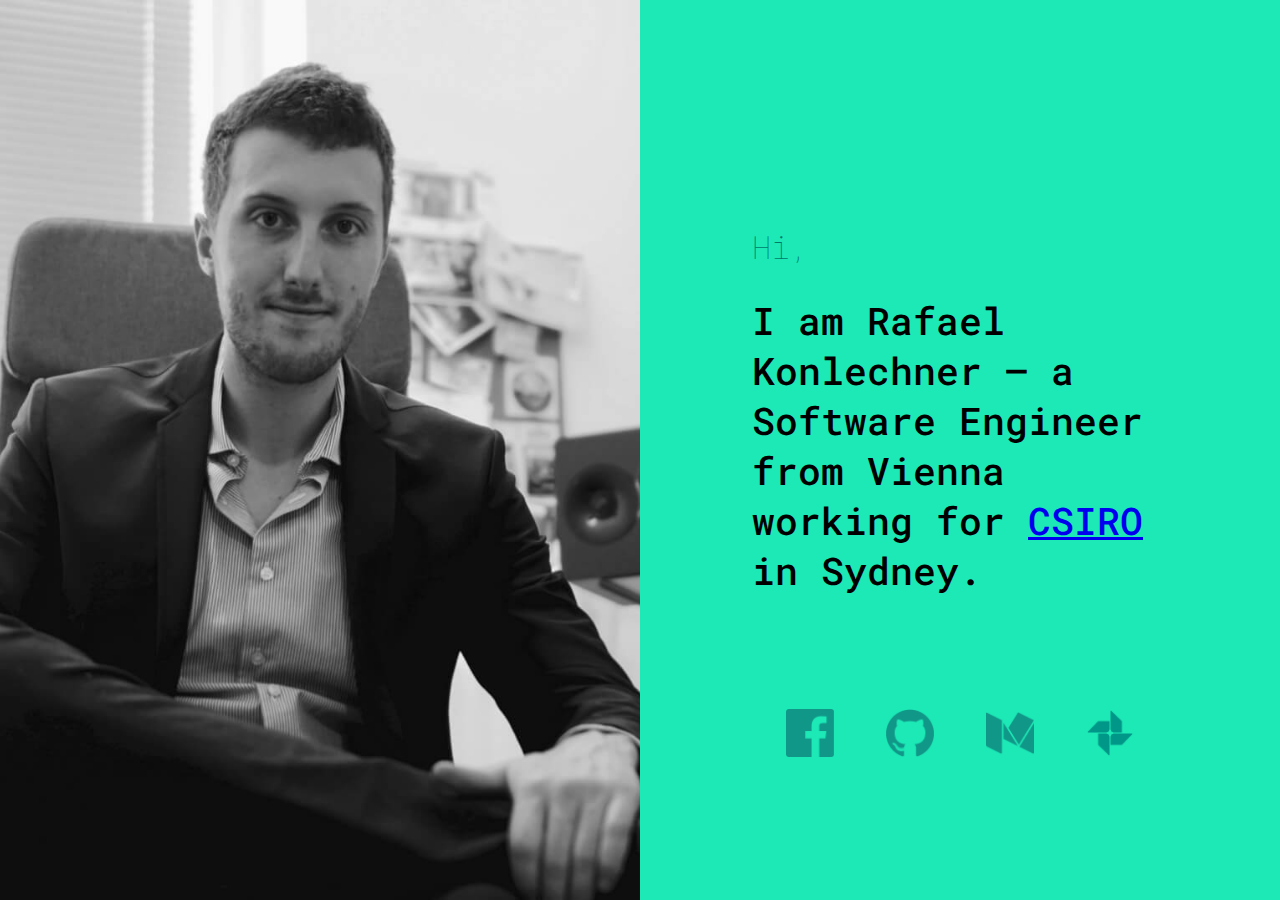
==== index.html @ 1bd41654 "Beautify files" ====
<html lang="en">

<head>
    <meta charset="utf-8">
    <title>Rafael Konlechner</title>
    <meta name="description" content="Software Engineer, TU Wien, Living in Vienna, Austria">
    <meta name="viewport" content="width=device-width, initial-scale=1">
    <link href="https://fonts.googleapis.com/css?family=Roboto+Mono:300" rel="stylesheet">
    <link rel="icon" type="image/png" href="favicon.png">
    <link rel="stylesheet" href="styles.css">
</head>

<body>
    <div class="row">
        <div class="left"></div>
        <div class="right">
            <div class="inner">
                <h2 class="teal">Hi,</h2>
                <h1>I am Rafael Konlechner &mdash; a Software Engineer from Vienna working for <a href="https://data61.csiro.au/">CSIRO</a> in Sydney.</h1>
                <div class="links">
                    <a class="link facebook" href="https://www.facebook.com/rafael.konlechner" target="_blank"></a>
                    <a class="link github" href="https://github.com/rafaelkonlechner" target="_blank"></a>
                    <a class="link medium" href="https://medium.com/@rafaelk" target="_blank"></a>
                    <a class="link photos" href="https://goo.gl/photos/D7cvk11popMy7bKD6" target="_blank"></a>
                </div>
            </div>
        </div>
    </div>
</body>

</html>
---- styles.css ----
:root {
    --icon-size: 32px;
}

* {
    box-sizing: border-box;
}

body {
    margin: 0px;
    overflow: hidden;
}

h1 {
    font-family: 'Roboto Mono', monospace;
    font-weight: 500;
    font-size: 1.4em;
}

h2 {
    font-family: 'Roboto Mono', monospace;
    font-weight: lighter;
    font-size: 1.0em;
}

.left {
    background: url('assets/profile.jpg');
    background-size: 100% auto;
    background-repeat: no-repeat;
    background-position: center top;
    background-color: #263238;
    width: 100%;
    height: 36%;
    float: left;
}

.right {
    width: 100%;
    height: 64%;
    background-color: #1DE9B6;
    float: left;
}

.inner {
    margin: 10vh auto;
    width: 65%;
}

.links {
    margin-top: 5vh;
    width: 100%;
    text-align: center;
}

.link {
    display: inline-block;
    width: var(--icon-size);
    height: var(--icon-size);
    margin: calc(var(--icon-size) / 2);
}

@media only screen and (min-width: 440px) {
    .left {
        height: 46%;
        background-position: center top;
    }
}

@media only screen and (min-width: 550px) {
     :root {
        --icon-size: 28px;
    }
    .left {
        width: 50%;
        height: 100%;
        background-size: auto 100%;
        background-position: center;
    }
    .right {
        width: 50%;
        height: 100%;
    }
    .inner {
        margin: 12vh auto;
    }
    .links {
        margin-top: 10vh;
    }
}

@media only screen and (min-width: 768px) {
     :root {
        --icon-size: 48px;
    }
    h1 {
        font-size: 2.0em;
    }
    h2 {
        font-size: 1.8em;
    }
    .inner {
        margin: 25vh auto;
    }
    .links {
        margin-top: 10vh;
    }
}

@media only screen and (min-width: 1200px) {
    h1 {
        font-size: 2.4em;
    }
    h2 {
        font-size: 2.0em;
    }
}

.teal {
    color: #00796B;
}

.medium {
    background-image: url('assets/medium.png');
    background-size: var(--icon-size) var(--icon-size);
}

.medium:hover, .facebook:hover, .github:hover, .photos:hover {
    filter: brightness(70%);
}

.facebook {
    background-image: url('assets/facebook.png');
    background-size: var(--icon-size) var(--icon-size);
}

.github {
    background-image: url('assets/github.png');
    background-size: var(--icon-size) var(--icon-size);
}

.photos {
    background-image: url('assets/google-photos.png');
    background-size: var(--icon-size) var(--icon-size);
}
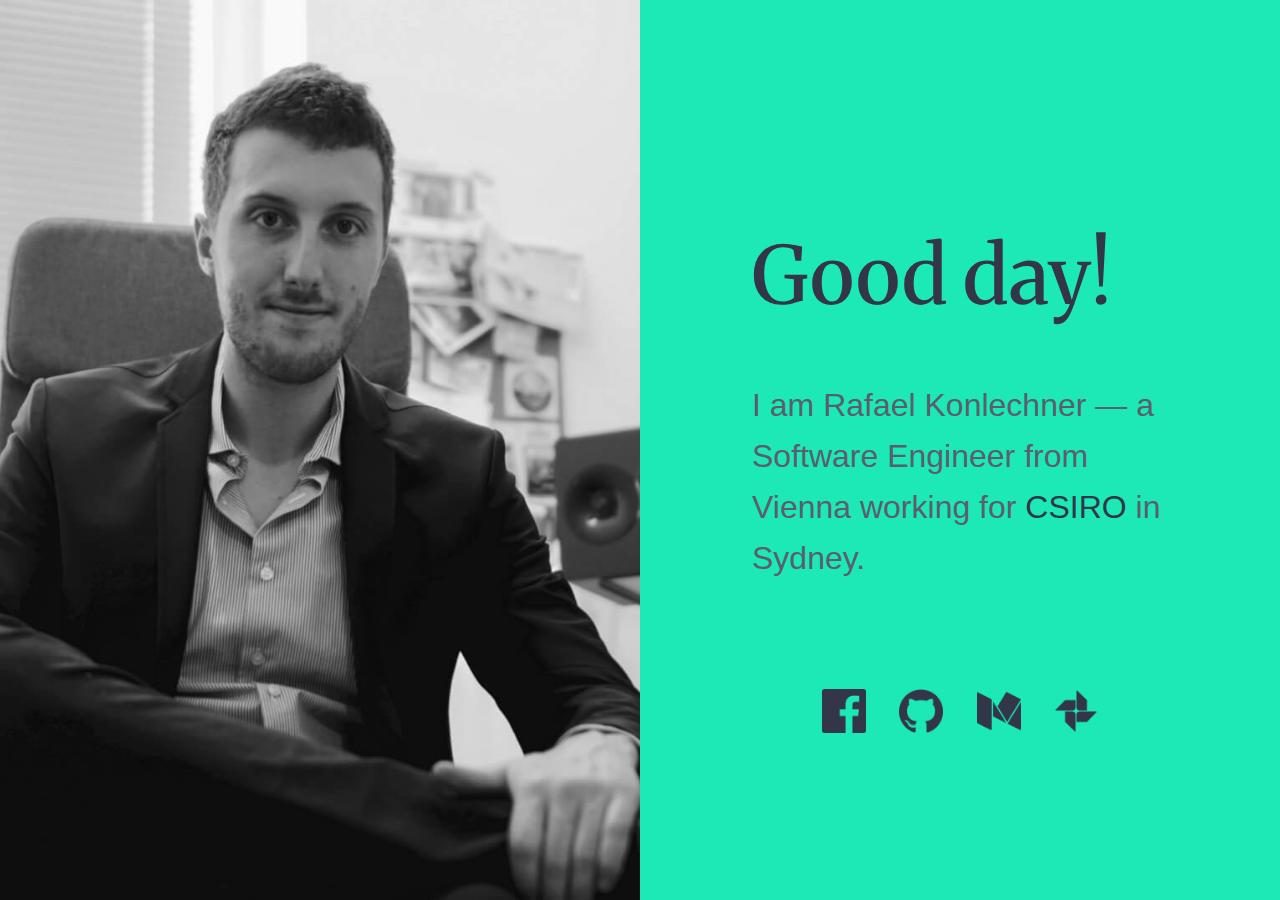
==== commit 1a548bba: "Change color scheme and layout" ====
--- a/index.html
+++ b/index.html
@@ -6,6 +6,8 @@
     <meta name="description" content="Software Engineer, TU Wien, Living in Vienna, Austria">
     <meta name="viewport" content="width=device-width, initial-scale=1">
     <link href="https://fonts.googleapis.com/css?family=Roboto+Mono:300" rel="stylesheet">
+    <link href="https://fonts.googleapis.com/css?family=Merriweather" rel="stylesheet">
+    <link href="https://fonts.googleapis.com/css?family=Montserrat" rel="stylesheet">
     <link rel="icon" type="image/png" href="favicon.png">
     <link rel="stylesheet" href="styles.css">
 </head>
@@ -15,8 +17,8 @@
         <div class="left"></div>
         <div class="right">
             <div class="inner">
-                <h2 class="teal">Hi,</h2>
-                <h1>I am Rafael Konlechner &mdash; a Software Engineer from Vienna working for <a href="https://data61.csiro.au/">CSIRO</a> in Sydney.</h1>
+                <h1 class="smooth">Good day!</h1>
+                <h2 class="grey">I am Rafael Konlechner &mdash; a Software Engineer from Vienna working for <a href="https://data61.csiro.au/" target="_blank">CSIRO</a> in Sydney.</h2>
                 <div class="links">
                     <a class="link facebook" href="https://www.facebook.com/rafael.konlechner" target="_blank"></a>
                     <a class="link github" href="https://github.com/rafaelkonlechner" target="_blank"></a>
--- a/styles.css
+++ b/styles.css
@@ -12,15 +12,21 @@
 }
 
 h1 {
-    font-family: 'Roboto Mono', monospace;
+    font-family: 'Merriweather', serif;
     font-weight: 500;
-    font-size: 1.4em;
+    font-size: 2.6em;
 }
 
 h2 {
-    font-family: 'Roboto Mono', monospace;
+    font-family: 'Monserrat', sans-serif;
     font-weight: lighter;
-    font-size: 1.0em;
+    font-size: 1.4em;
+    line-height: 1.6em;
+}
+
+a {
+    color: #323648;
+    text-decoration: none;
 }
 
 .left {
@@ -28,7 +34,7 @@
     background-size: 100% auto;
     background-repeat: no-repeat;
     background-position: center top;
-    background-color: #263238;
+    background-color: #323648;
     width: 100%;
     height: 36%;
     float: left;
@@ -42,7 +48,7 @@
 }
 
 .inner {
-    margin: 10vh auto;
+    margin: 8vh auto;
     width: 65%;
 }
 
@@ -56,7 +62,13 @@
     display: inline-block;
     width: var(--icon-size);
     height: var(--icon-size);
-    margin: calc(var(--icon-size) / 2);
+    margin: calc(var(--icon-size) / 3);
+}
+
+@media only screen and (min-width: 380px) {
+    h1 {
+        font-size: 3.0em;
+    }
 }
 
 @media only screen and (min-width: 440px) {
@@ -70,6 +82,13 @@
      :root {
         --icon-size: 28px;
     }
+    h1 {
+        font-size: 2.4em;
+    }
+    h2 {
+        font-size: 1.6em;
+        line-height: 1.4em;
+    }
     .left {
         width: 50%;
         height: 100%;
@@ -81,7 +100,7 @@
         height: 100%;
     }
     .inner {
-        margin: 12vh auto;
+        margin: 25vh auto;
     }
     .links {
         margin-top: 10vh;
@@ -90,33 +109,52 @@
 
 @media only screen and (min-width: 768px) {
      :root {
-        --icon-size: 48px;
+        --icon-size: 32px;
     }
     h1 {
-        font-size: 2.0em;
+        font-size: 3.0em;
     }
     h2 {
         font-size: 1.8em;
-    }
-    .inner {
-        margin: 25vh auto;
-    }
-    .links {
-        margin-top: 10vh;
+        line-height: 1.5em;
     }
 }
 
-@media only screen and (min-width: 1200px) {
+@media only screen and (min-width: 980px) {
+     :root {
+        --icon-size: 44px;
+    }
     h1 {
-        font-size: 2.4em;
+        font-size: 4.0em;
+    }
+}
+
+@media only screen and (min-width: 1180px) {
+    h1 {
+        font-size: 4.4em;
+    }
+}
+
+@media only screen and (min-width: 1240px) {
+    h1 {
+        font-size: 5.0em;
     }
     h2 {
         font-size: 2.0em;
+        line-height: 1.6em;
     }
 }
 
 .teal {
     color: #00796B;
+}
+
+.smooth {
+    color: #323648;
+}
+
+.grey {
+    color: #5b5e6d;
 }
 
 .medium {
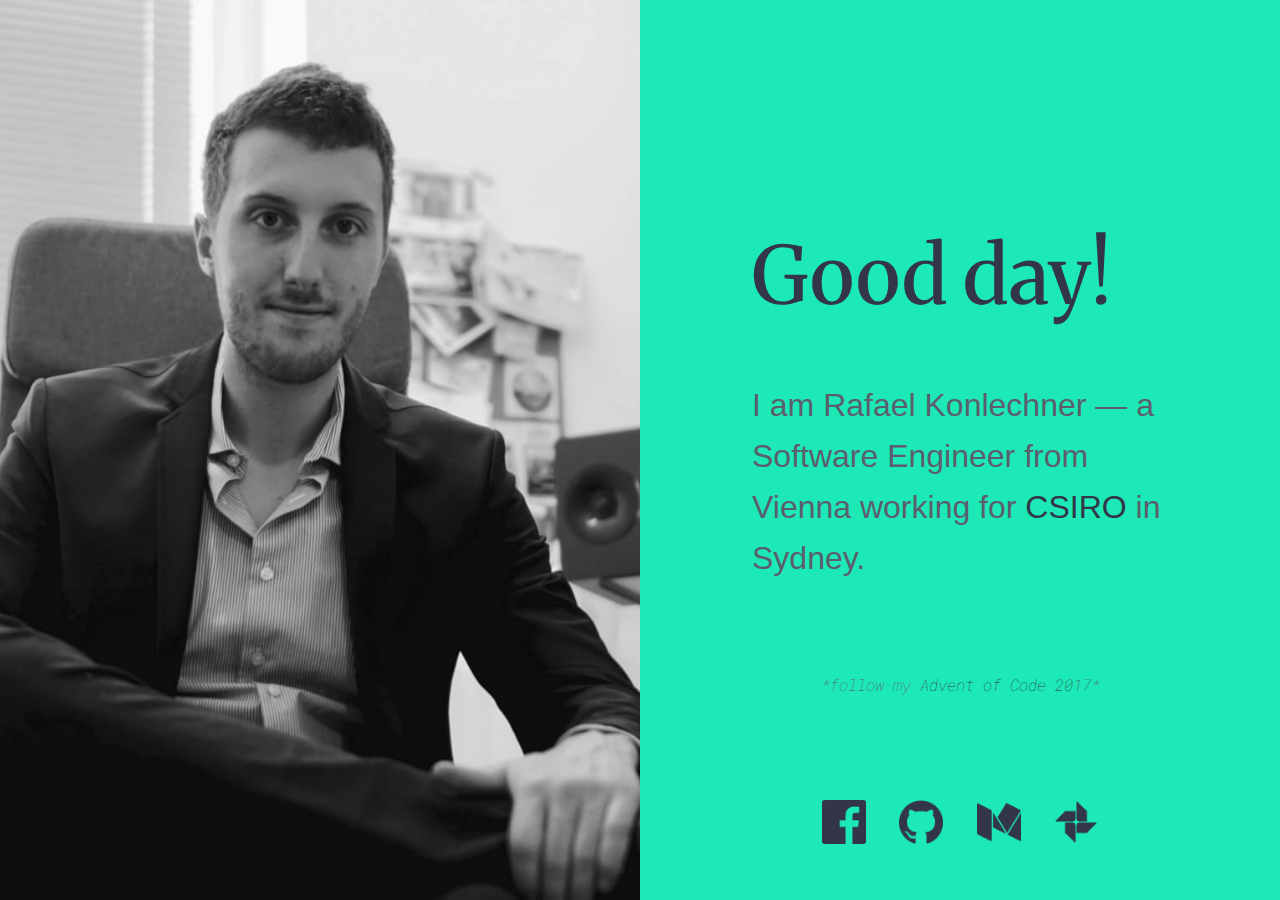
==== commit b92a199f: "Follow Advent of Code" ====
--- a/index.html
+++ b/index.html
@@ -18,7 +18,12 @@
         <div class="right">
             <div class="inner">
                 <h1 class="smooth">Good day!</h1>
-                <h2 class="grey">I am Rafael Konlechner &mdash; a Software Engineer from Vienna working for <a href="https://data61.csiro.au/" target="_blank">CSIRO</a> in Sydney.</h2>
+                <h2 class="grey">I am Rafael Konlechner &mdash; a Software Engineer from Vienna working for
+                    <a href="https://data61.csiro.au/" target="_blank">CSIRO</a> in Sydney.</h2>
+                <h3 class="info grey">
+                    <i>*follow my
+                        <a href="https://github.com/rafaelkonlechner/advent-of-code-2017/blob/master/Advent%20of%20Code%202017.ipynb" target="_blank">Advent of Code 2017</a>*</i>
+                </h3>
                 <div class="links">
                     <a class="link facebook" href="https://www.facebook.com/rafael.konlechner" target="_blank"></a>
                     <a class="link github" href="https://github.com/rafaelkonlechner" target="_blank"></a>
@@ -30,4 +35,4 @@
     </div>
 </body>
 
-</html>
+</html>--- a/styles.css
+++ b/styles.css
@@ -22,6 +22,12 @@
     font-weight: lighter;
     font-size: 1.4em;
     line-height: 1.6em;
+}
+
+h3 {
+    font-family: 'Roboto Mono', monospace;
+    font-weight: lighter;
+    font-size: 1.0em;
 }
 
 a {
@@ -55,6 +61,11 @@
 .links {
     margin-top: 5vh;
     width: 100%;
+    text-align: center;
+}
+
+.info {
+    margin-top: 10vh;
     text-align: center;
 }
 
@@ -162,7 +173,10 @@
     background-size: var(--icon-size) var(--icon-size);
 }
 
-.medium:hover, .facebook:hover, .github:hover, .photos:hover {
+.medium:hover,
+.facebook:hover,
+.github:hover,
+.photos:hover {
     filter: brightness(70%);
 }
 
@@ -179,4 +193,4 @@
 .photos {
     background-image: url('assets/google-photos.png');
     background-size: var(--icon-size) var(--icon-size);
-}
+}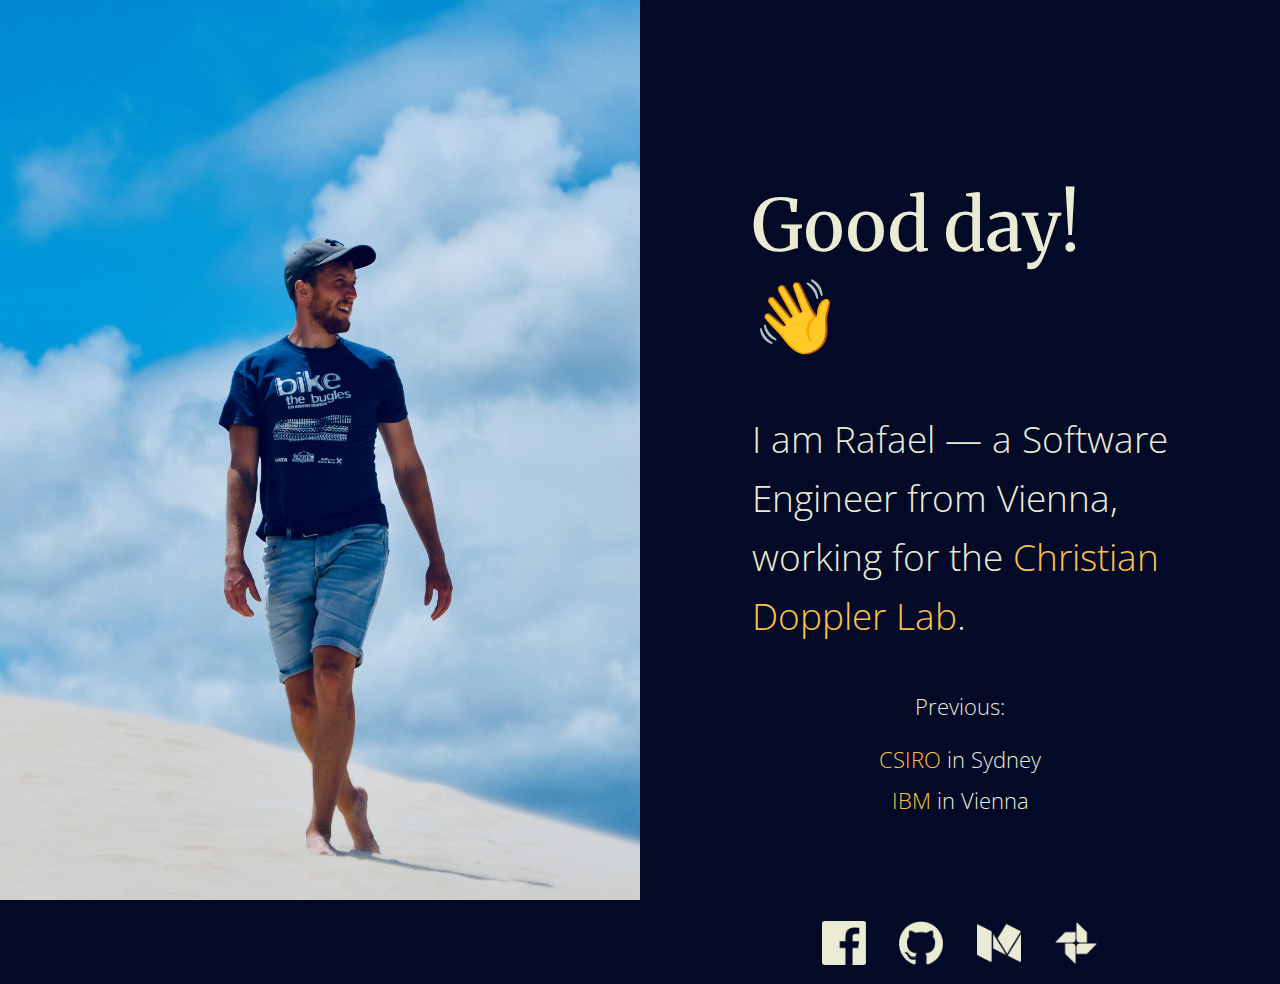
==== commit adde4d2b: "Update picture and styles" ====
--- a/index.html
+++ b/index.html
@@ -2,12 +2,13 @@
 
 <head>
     <meta charset="utf-8">
-    <title>Rafael Konlechner</title>
+    <title>Rafael Konlechner - Hello</title>
     <meta name="description" content="Software Engineer, TU Wien, Living in Vienna, Austria">
     <meta name="viewport" content="width=device-width, initial-scale=1">
     <link href="https://fonts.googleapis.com/css?family=Roboto+Mono:300" rel="stylesheet">
     <link href="https://fonts.googleapis.com/css?family=Merriweather" rel="stylesheet">
     <link href="https://fonts.googleapis.com/css?family=Montserrat" rel="stylesheet">
+    <link href="https://fonts.googleapis.com/css?family=Open+Sans:300" rel="stylesheet">
     <link rel="icon" type="image/png" href="favicon.png">
     <link rel="stylesheet" href="styles.css">
 </head>
@@ -17,13 +18,20 @@
         <div class="left"></div>
         <div class="right">
             <div class="inner">
-                <h1 class="smooth">Good day!</h1>
-                <h2 class="grey">I am Rafael Konlechner &mdash; a Software Engineer from Vienna working for
-                    <a href="https://data61.csiro.au/" target="_blank">CSIRO</a> in Sydney.</h2>
-                <h3 class="info grey">
-                    <i>*follow my
-                        <a href="https://github.com/rafaelkonlechner/advent-of-code-2017/blob/master/Advent%20of%20Code%202017.ipynb" target="_blank">Advent of Code 2017</a>*</i>
-                </h3>
+                <h1>Good day! 👋</h1>
+                <h2>I am Rafael &mdash; a Software Engineer from Vienna, working for
+                    the <a href="https://cdl-mint.big.tuwien.ac.at/" target="_blank">Christian Doppler Lab</a>.</h2>
+
+                <div class="info">Previous:
+                    <ul>
+                        <li><a href="https://data61.csiro.au/" target="_blank">CSIRO</a> in Sydney</li>
+                        <li><a href="https://www.ibm.com/at-de/" target="_blank">IBM</a> in Vienna</li>
+                    </ul>
+                </div>
+                <!--<h3 class="info grey">
+                    <i>*Have a look at my
+                        <a href="portfolio.html">Portfolio</a>*</i>
+                </h3>-->
                 <div class="links">
                     <a class="link facebook" href="https://www.facebook.com/rafael.konlechner" target="_blank"></a>
                     <a class="link github" href="https://github.com/rafaelkonlechner" target="_blank"></a>
@@ -35,4 +43,4 @@
     </div>
 </body>
 
-</html>+</html>
--- a/styles.css
+++ b/styles.css
@@ -7,18 +7,21 @@
 }
 
 body {
+    color: #EBEBD3;
+    /*background-color: #EBF2FA;*/
+    background-color: #030A27;
+    font-family: 'Open Sans', sans-serif;
+    font-weight: lighter;
     margin: 0px;
-    overflow: hidden;
 }
 
 h1 {
     font-family: 'Merriweather', serif;
     font-weight: 500;
-    font-size: 2.6em;
+    font-size: 2.3em;
 }
 
 h2 {
-    font-family: 'Monserrat', sans-serif;
     font-weight: lighter;
     font-size: 1.4em;
     line-height: 1.6em;
@@ -31,8 +34,16 @@
 }
 
 a {
-    color: #323648;
+    color: #FFC145;
     text-decoration: none;
+}
+
+ul {
+    list-style-type: none;
+}
+
+li {
+    margin: 10px auto;
 }
 
 .left {
@@ -40,7 +51,6 @@
     background-size: 100% auto;
     background-repeat: no-repeat;
     background-position: center top;
-    background-color: #323648;
     width: 100%;
     height: 36%;
     float: left;
@@ -49,12 +59,11 @@
 .right {
     width: 100%;
     height: 64%;
-    background-color: #1DE9B6;
     float: left;
 }
 
 .inner {
-    margin: 8vh auto;
+    margin: 10% auto;
     width: 65%;
 }
 
@@ -65,8 +74,8 @@
 }
 
 .info {
-    margin-top: 10vh;
-    text-align: center;
+    margin-top: 5vh;
+    font-size: 1.2em;
 }
 
 .link {
@@ -78,7 +87,10 @@
 
 @media only screen and (min-width: 380px) {
     h1 {
-        font-size: 3.0em;
+        font-size: 2.6em;
+    }
+    h2 {
+        font-size: 1.5em;
     }
 }
 
@@ -90,8 +102,8 @@
 }
 
 @media only screen and (min-width: 550px) {
-     :root {
-        --icon-size: 28px;
+    body {
+        overflow: hidden;
     }
     h1 {
         font-size: 2.4em;
@@ -99,6 +111,25 @@
     h2 {
         font-size: 1.6em;
         line-height: 1.4em;
+    }
+    ul {
+        list-style-type: none;
+        padding-left: 0;
+    }
+    .inner {
+        margin: 10vh auto;
+    }
+    .links {
+        margin-top: 5vh;
+    }
+    .link {
+        margin: 5px;
+    }
+    .info {
+        text-align: center;
+    }
+    :root {
+        --icon-size: 28px;
     }
     .left {
         width: 50%;
@@ -110,87 +141,115 @@
         width: 50%;
         height: 100%;
     }
-    .inner {
-        margin: 25vh auto;
+}
+
+@media only screen and (min-width: 768px) {
+    :root {
+        --icon-size: 32px;
+    }
+    h1 {
+        font-size: 2.4em;
+    }
+    h2 {
+        font-size: 1.8em;
+        line-height: 1.5em;
+    }
+    .inner {
+        margin: 15vh auto;
     }
     .links {
         margin-top: 10vh;
     }
-}
-
-@media only screen and (min-width: 768px) {
-     :root {
-        --icon-size: 32px;
-    }
-    h1 {
-        font-size: 3.0em;
-    }
-    h2 {
-        font-size: 1.8em;
-        line-height: 1.5em;
+    .link {
+        margin: calc(var(--icon-size) / 3);
     }
 }
 
 @media only screen and (min-width: 980px) {
-     :root {
+    :root {
         --icon-size: 44px;
     }
     h1 {
-        font-size: 4.0em;
+        font-size: 3.3em;
+    }
+    div.info {
+        margin-top: 10vh;
+        font-size: 1.4em;
     }
 }
 
 @media only screen and (min-width: 1180px) {
     h1 {
-        font-size: 4.4em;
+        font-size: 3.9em;
+    }
+    h2 {
+        font-size: 2.2em;
+    }
+    .inner {
+        margin: 20vh auto;
+    }
+    div.info {
+        font-size: 1.4em;
     }
 }
 
 @media only screen and (min-width: 1240px) {
     h1 {
-        font-size: 5.0em;
-    }
-    h2 {
-        font-size: 2.0em;
+        font-size: 4.5em;
+    }
+    h2 {
+        font-size: 2.3em;
         line-height: 1.6em;
     }
-}
-
-.teal {
-    color: #00796B;
-}
-
-.smooth {
-    color: #323648;
-}
-
-.grey {
-    color: #5b5e6d;
+    .inner {
+        margin: 15vh auto;
+    }
+    div.info {
+        margin-top: 5vh;
+        font-size: 1.4em;
+    }
+}
+
+@media only screen and (min-width: 1240px) {
+    h1 {
+        font-size: 4.5em;
+    }
+    h2 {
+        font-size: 2.3em;
+        line-height: 1.6em;
+    }
+    .inner {
+        margin: 20vh auto;
+    }
+    div.info {
+        margin-top: 5vh;
+        font-size: 1.4em;
+    }
 }
 
 .medium {
-    background-image: url('assets/medium.png');
-    background-size: var(--icon-size) var(--icon-size);
-}
-
-.medium:hover,
-.facebook:hover,
-.github:hover,
-.photos:hover {
+    background-image: url('assets/medium-1.png');
+    background-size: var(--icon-size) var(--icon-size);
+}
+
+.medium:hover, .facebook:hover, .github:hover, .photos:hover {
     filter: brightness(70%);
 }
 
 .facebook {
-    background-image: url('assets/facebook.png');
-    background-size: var(--icon-size) var(--icon-size);
+    background-image: url('assets/facebook-1.png');
+    background-size: var(--icon-size) var(--icon-size);
+    background-repeat: no-repeat;
 }
 
 .github {
-    background-image: url('assets/github.png');
-    background-size: var(--icon-size) var(--icon-size);
+    background-image: url('assets/github-1.png');
+    background-size: var(--icon-size) var(--icon-size);
+    background-repeat: no-repeat;
 }
 
 .photos {
-    background-image: url('assets/google-photos.png');
-    background-size: var(--icon-size) var(--icon-size);
+    background-image: url('assets/google-photos-1.png');
+    background-size: var(--icon-size) var(--icon-size);
+    background-repeat: no-repeat;
 }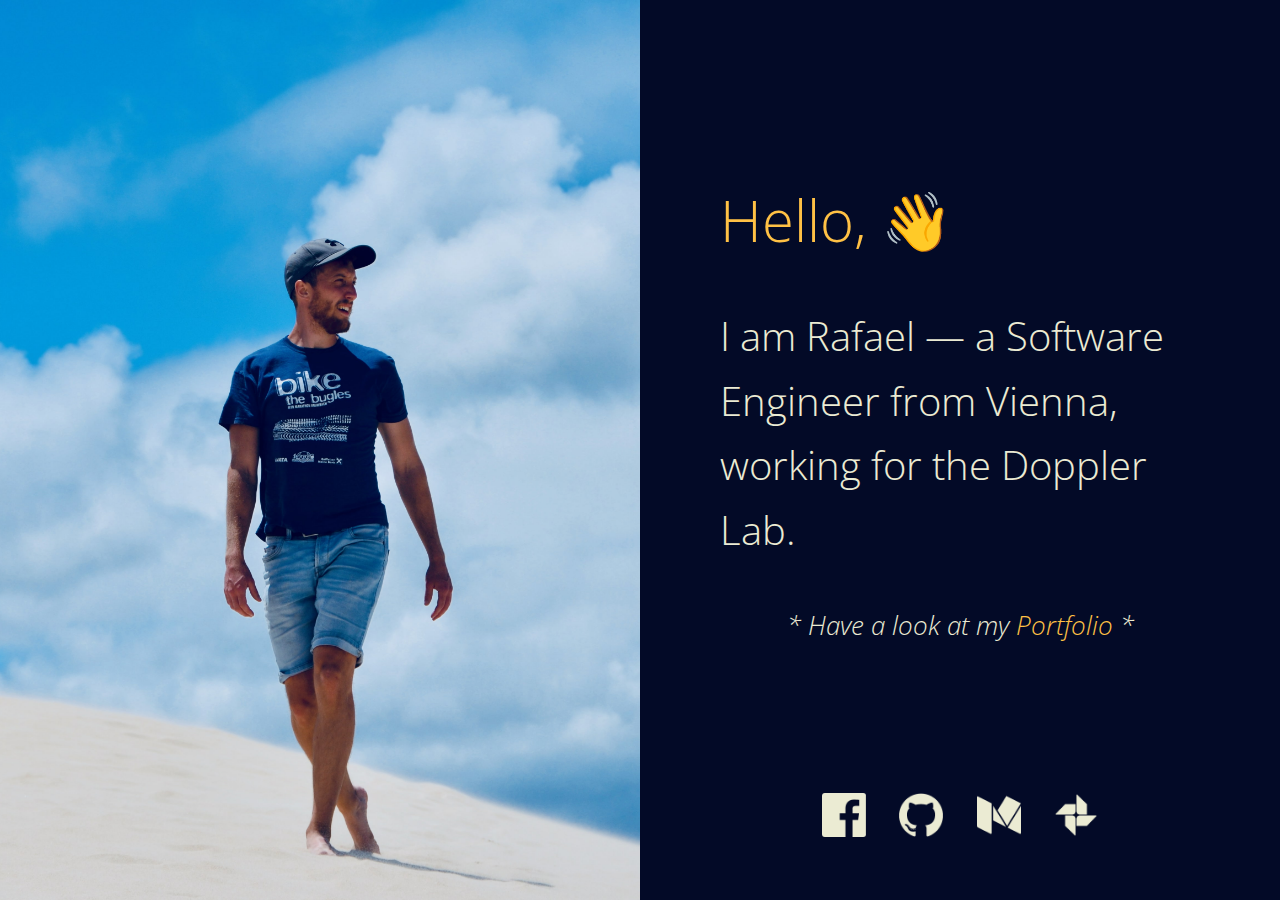
==== commit fb5bec66: "Simplify landing page" ====
--- a/index.html
+++ b/index.html
@@ -6,7 +6,7 @@
     <meta name="description" content="Software Engineer, TU Wien, Living in Vienna, Austria">
     <meta name="viewport" content="width=device-width, initial-scale=1">
     <link href="https://fonts.googleapis.com/css?family=Roboto+Mono:300" rel="stylesheet">
-    <link href="https://fonts.googleapis.com/css?family=Merriweather" rel="stylesheet">
+    <link href="https://fonts.googleapis.com/css?family=Merriweather:300" rel="stylesheet">
     <link href="https://fonts.googleapis.com/css?family=Montserrat" rel="stylesheet">
     <link href="https://fonts.googleapis.com/css?family=Open+Sans:300" rel="stylesheet">
     <link rel="icon" type="image/png" href="favicon.png">
@@ -18,20 +18,13 @@
         <div class="left"></div>
         <div class="right">
             <div class="inner">
-                <h1>Good day! 👋</h1>
+                <h1>Hello, 👋</h1>
                 <h2>I am Rafael &mdash; a Software Engineer from Vienna, working for
-                    the <a href="https://cdl-mint.big.tuwien.ac.at/" target="_blank">Christian Doppler Lab</a>.</h2>
-
-                <div class="info">Previous:
-                    <ul>
-                        <li><a href="https://data61.csiro.au/" target="_blank">CSIRO</a> in Sydney</li>
-                        <li><a href="https://www.ibm.com/at-de/" target="_blank">IBM</a> in Vienna</li>
-                    </ul>
+                    the Doppler Lab.</h2>
+                <div class="info">
+                    <i>* Have a look at my
+                        <a href="portfolio.html">Portfolio</a> *</i>
                 </div>
-                <!--<h3 class="info grey">
-                    <i>*Have a look at my
-                        <a href="portfolio.html">Portfolio</a>*</i>
-                </h3>-->
                 <div class="links">
                     <a class="link facebook" href="https://www.facebook.com/rafael.konlechner" target="_blank"></a>
                     <a class="link github" href="https://github.com/rafaelkonlechner" target="_blank"></a>
--- a/styles.css
+++ b/styles.css
@@ -2,29 +2,27 @@
     --icon-size: 32px;
 }
 
-* {
-    box-sizing: border-box;
-}
-
 body {
     color: #EBEBD3;
-    /*background-color: #EBF2FA;*/
     background-color: #030A27;
     font-family: 'Open Sans', sans-serif;
     font-weight: lighter;
+    font-size: 0.9em;
     margin: 0px;
 }
 
 h1 {
-    font-family: 'Merriweather', serif;
-    font-weight: 500;
-    font-size: 2.3em;
+    color: #FFC145;
+    font-weight: lighter;
+    margin: 10px auto;
+    font-size: 1.4em;
 }
 
 h2 {
-    font-weight: lighter;
-    font-size: 1.4em;
-    line-height: 1.6em;
+    margin: 10px auto;
+    font-weight: lighter;
+    font-size: 1.8em;
+    line-height: 1.8em;
 }
 
 h3 {
@@ -38,19 +36,11 @@
     text-decoration: none;
 }
 
-ul {
-    list-style-type: none;
-}
-
-li {
-    margin: 10px auto;
-}
-
 .left {
     background: url('assets/profile.jpg');
-    background-size: 100% auto;
-    background-repeat: no-repeat;
-    background-position: center top;
+    background-size: 120% auto;
+    background-repeat: no-repeat;
+    background-position: 50% 90%;
     width: 100%;
     height: 36%;
     float: left;
@@ -64,7 +54,7 @@
 
 .inner {
     margin: 10% auto;
-    width: 65%;
+    width: 75%;
 }
 
 .links {
@@ -74,7 +64,7 @@
 }
 
 .info {
-    margin-top: 5vh;
+    margin-top: 4vh;
     font-size: 1.2em;
 }
 
@@ -87,10 +77,10 @@
 
 @media only screen and (min-width: 380px) {
     h1 {
-        font-size: 2.6em;
-    }
-    h2 {
-        font-size: 1.5em;
+        font-size: 1.8em;
+    }
+    h2 {
+        font-size: 2.2em;
     }
 }
 
@@ -106,27 +96,24 @@
         overflow: hidden;
     }
     h1 {
-        font-size: 2.4em;
-    }
-    h2 {
-        font-size: 1.6em;
-        line-height: 1.4em;
-    }
-    ul {
-        list-style-type: none;
-        padding-left: 0;
+        font-size: 1.4em;
+    }
+    h2 {
+        font-size: 1.8em;
+        line-height: 1.2em;
     }
     .inner {
         margin: 10vh auto;
+    }
+    .info {
+        margin: 10vh auto;
+        text-align: center;
     }
     .links {
         margin-top: 5vh;
     }
     .link {
         margin: 5px;
-    }
-    .info {
-        text-align: center;
     }
     :root {
         --icon-size: 28px;
@@ -147,18 +134,15 @@
     :root {
         --icon-size: 32px;
     }
-    h1 {
-        font-size: 2.4em;
-    }
-    h2 {
-        font-size: 1.8em;
-        line-height: 1.5em;
-    }
-    .inner {
-        margin: 15vh auto;
-    }
-    .links {
-        margin-top: 10vh;
+    .inner {
+        margin: 30vh auto;
+    }
+    .info {
+        margin: 7vh auto;
+        text-align: center;
+    }
+    .links {
+        margin-top: 7vh;
     }
     .link {
         margin: calc(var(--icon-size) / 3);
@@ -170,60 +154,75 @@
         --icon-size: 44px;
     }
     h1 {
-        font-size: 3.3em;
-    }
-    div.info {
+        font-size: 2.5em;
+    }
+    h2 {
+        margin: 5vh auto;
+        font-size: 2.9em;
+        line-height: 1.8em;
+    }
+    .info {
         margin-top: 10vh;
+        font-size: 1.6em;
+    }
+}
+
+@media only screen and (min-height: 768px) and (min-width: 550px) {
+    .inner {
+        margin: 20vh auto;
+    }
+    h2 {
+        font-size: 2.2em;
+    }
+}
+
+@media only screen and (min-width: 1180px) {
+    h1 {
+        font-size: 2.8em;
+    }
+    h2 {
+        font-size: 2.8em;
+        line-height: 1.6em;
+    }
+    .inner {
+        margin: 20vh auto;
+    }
+    .info {
         font-size: 1.4em;
-    }
-}
-
-@media only screen and (min-width: 1180px) {
-    h1 {
-        font-size: 3.9em;
-    }
-    h2 {
-        font-size: 2.2em;
-    }
-    .inner {
-        margin: 20vh auto;
-    }
-    div.info {
-        font-size: 1.4em;
+        margin-top: 0;
     }
 }
 
 @media only screen and (min-width: 1240px) {
     h1 {
-        font-size: 4.5em;
-    }
-    h2 {
-        font-size: 2.3em;
-        line-height: 1.6em;
-    }
-    .inner {
-        margin: 15vh auto;
-    }
-    div.info {
+        font-size: 4.0em;
+    }
+    .inner {
+        margin: 20vh auto;
+    }
+    .info {
         margin-top: 5vh;
-        font-size: 1.4em;
-    }
-}
-
-@media only screen and (min-width: 1240px) {
-    h1 {
-        font-size: 4.5em;
-    }
-    h2 {
-        font-size: 2.3em;
-        line-height: 1.6em;
-    }
-    .inner {
-        margin: 20vh auto;
-    }
-    div.info {
+        font-size: 1.8em;
+    }
+    .links {
+        margin-top: 15vh;
+    }
+}
+
+@media only screen and (min-width: 1600px) {
+    h2 {
+        font-size: 3.6em;
+    }
+    .inner {
+        margin: 20vh auto;
+        width: 65%;
+    }
+    .info {
         margin-top: 5vh;
-        font-size: 1.4em;
+        font-size: 1.8em;
+    }
+    .links {
+        margin-top: 15vh;
     }
 }
 
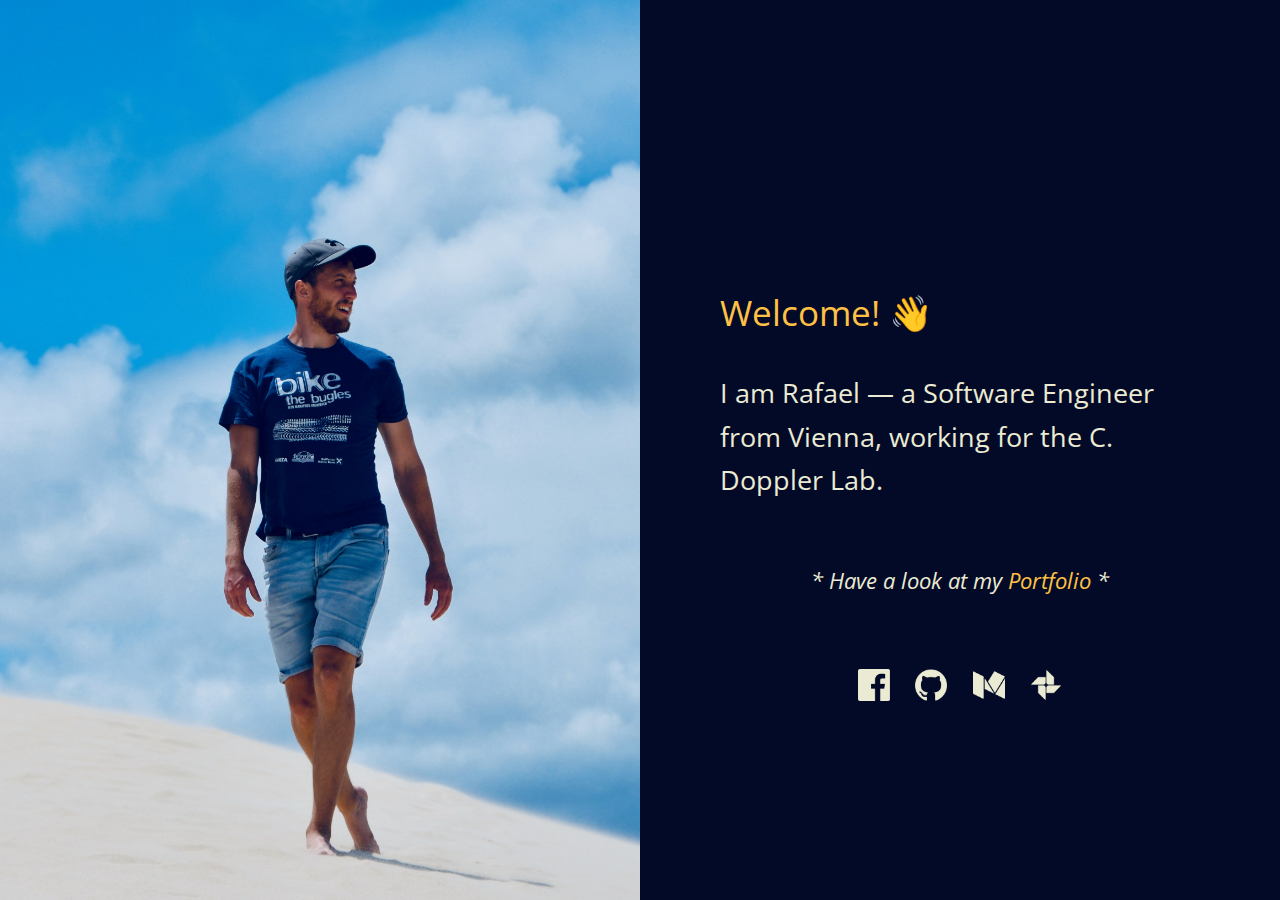
==== commit f4ddad4b: "Simplify responsive design" ====
--- a/index.html
+++ b/index.html
@@ -5,9 +5,7 @@
     <title>Rafael Konlechner - Hello</title>
     <meta name="description" content="Software Engineer, TU Wien, Living in Vienna, Austria">
     <meta name="viewport" content="width=device-width, initial-scale=1">
-    <link href="https://fonts.googleapis.com/css?family=Roboto+Mono:300" rel="stylesheet">
     <link href="https://fonts.googleapis.com/css?family=Merriweather:300" rel="stylesheet">
-    <link href="https://fonts.googleapis.com/css?family=Montserrat" rel="stylesheet">
     <link href="https://fonts.googleapis.com/css?family=Open+Sans:300" rel="stylesheet">
     <link rel="icon" type="image/png" href="favicon.png">
     <link rel="stylesheet" href="styles.css">
@@ -18,9 +16,9 @@
         <div class="left"></div>
         <div class="right">
             <div class="inner">
-                <h1>Hello, 👋</h1>
+                <h1>Welcome! 👋</h1>
                 <h2>I am Rafael &mdash; a Software Engineer from Vienna, working for
-                    the Doppler Lab.</h2>
+                    the C. Doppler Lab.</h2>
                 <div class="info">
                     <i>* Have a look at my
                         <a href="portfolio.html">Portfolio</a> *</i>
--- a/styles.css
+++ b/styles.css
@@ -1,34 +1,24 @@
 :root {
-    --icon-size: 32px;
+    --icon-size: 28px;
 }
 
 body {
     color: #EBEBD3;
     background-color: #030A27;
+    margin: 0px;
     font-family: 'Open Sans', sans-serif;
-    font-weight: lighter;
-    font-size: 0.9em;
-    margin: 0px;
 }
 
 h1 {
     color: #FFC145;
-    font-weight: lighter;
-    margin: 10px auto;
+    font-weight: 300;
+    font-size: 2.0em;
+}
+
+h2 {
+    font-weight: 300;
     font-size: 1.4em;
-}
-
-h2 {
-    margin: 10px auto;
-    font-weight: lighter;
-    font-size: 1.8em;
-    line-height: 1.8em;
-}
-
-h3 {
-    font-family: 'Roboto Mono', monospace;
-    font-weight: lighter;
-    font-size: 1.0em;
+    line-height: 1.4em;
 }
 
 a {
@@ -38,9 +28,9 @@
 
 .left {
     background: url('assets/profile.jpg');
-    background-size: 120% auto;
-    background-repeat: no-repeat;
-    background-position: 50% 90%;
+    background-size: auto 110%;
+    background-repeat: no-repeat;
+    background-position: 50% 80%;
     width: 100%;
     height: 36%;
     float: left;
@@ -54,18 +44,19 @@
 
 .inner {
     margin: 10% auto;
-    width: 75%;
+    width: 80%;
+}
+
+.info {
+    margin-top: 4vh;
+    text-align: center;
+    font-size: 1.0em;
 }
 
 .links {
     margin-top: 5vh;
     width: 100%;
     text-align: center;
-}
-
-.info {
-    margin-top: 4vh;
-    font-size: 1.2em;
 }
 
 .link {
@@ -75,19 +66,38 @@
     margin: calc(var(--icon-size) / 3);
 }
 
-@media only screen and (min-width: 380px) {
-    h1 {
+@media only screen and (min-width: 375px) {
+    h1 {
+        font-size: 2.2em;
+    }
+    h2 {
+        font-size: 1.6em;
+    }
+    .inner {
+        margin: 12% auto;
+    }
+}
+
+@media only screen and (min-width: 414px) {
+    h1 {
+        font-size: 2.4em;
+        font-weight: 400;
+    }
+    h2 {
         font-size: 1.8em;
-    }
-    h2 {
-        font-size: 2.2em;
-    }
-}
-
-@media only screen and (min-width: 440px) {
+        font-weight: 400;
+    }
+    .info {
+        font-size: 1.2em;
+    }
     .left {
-        height: 46%;
-        background-position: center top;
+        background-size: 100% auto;
+    }
+}
+
+@media only screen and (min-width: 520px) {
+    .inner {
+        width: 65%;
     }
 }
 
@@ -96,27 +106,11 @@
         overflow: hidden;
     }
     h1 {
+        font-size: 2.0em;
+    }
+    h2 {
         font-size: 1.4em;
-    }
-    h2 {
-        font-size: 1.8em;
-        line-height: 1.2em;
-    }
-    .inner {
-        margin: 10vh auto;
-    }
-    .info {
-        margin: 10vh auto;
-        text-align: center;
-    }
-    .links {
-        margin-top: 5vh;
-    }
-    .link {
-        margin: 5px;
-    }
-    :root {
-        --icon-size: 28px;
+        line-height: 1.6em;
     }
     .left {
         width: 50%;
@@ -128,101 +122,88 @@
         width: 50%;
         height: 100%;
     }
+    .info {
+        font-size: 1.0em;
+        margin: 10vh auto;
+    }
+    .inner {
+        width: 80%;
+        margin: 15vh auto;
+    }
+    .links {
+        margin-top: 5vh;
+    }
 }
 
 @media only screen and (min-width: 768px) {
+    .inner {
+        margin: 25vh auto;
+    }
+    .info {
+        margin: 7vh auto;
+    }
+    .links {
+        margin-top: 7vh;
+    }
     :root {
         --icon-size: 32px;
     }
+}
+
+@media only screen and (min-width: 768px) and (min-height: 1024px) {
+    .inner {
+        margin: 35vh auto;
+    }
+    .info {
+        margin: 7vh auto;
+    }
+    .links {
+        margin-top: 7vh;
+    }
+    :root {
+        --icon-size: 32px;
+    }
+}
+
+@media only screen and (min-width: 1112px) {
+    h1 {
+        font-size: 2.2em;
+        margin: 1.0em auto;
+    }
+    h2 {
+        font-size: 1.7em;
+        margin: 1.0em auto;
+    }
+    .inner {
+        margin: 32vh auto;
+        width: 75%;
+    }
+    .info {
+        font-size: 1.4em;
+    }
+}
+
+@media only screen and (min-width: 1600px) {
+    h1 {
+        font-size: 3.0em;
+    }
+    h2 {
+        font-size: 2.0em;
+        margin: 1.4em auto;
+    }
     .inner {
         margin: 30vh auto;
-    }
-    .info {
-        margin: 7vh auto;
-        text-align: center;
-    }
-    .links {
-        margin-top: 7vh;
-    }
-    .link {
-        margin: calc(var(--icon-size) / 3);
-    }
-}
-
-@media only screen and (min-width: 980px) {
+        width: 65%;
+    }
+    .info {
+        margin-top: 10vh;
+        font-size: 1.8em;
+    }
+    .links {
+        margin-top: 5vh;
+    }
     :root {
-        --icon-size: 44px;
-    }
-    h1 {
-        font-size: 2.5em;
-    }
-    h2 {
-        margin: 5vh auto;
-        font-size: 2.9em;
-        line-height: 1.8em;
-    }
-    .info {
-        margin-top: 10vh;
-        font-size: 1.6em;
-    }
-}
-
-@media only screen and (min-height: 768px) and (min-width: 550px) {
-    .inner {
-        margin: 20vh auto;
-    }
-    h2 {
-        font-size: 2.2em;
-    }
-}
-
-@media only screen and (min-width: 1180px) {
-    h1 {
-        font-size: 2.8em;
-    }
-    h2 {
-        font-size: 2.8em;
-        line-height: 1.6em;
-    }
-    .inner {
-        margin: 20vh auto;
-    }
-    .info {
-        font-size: 1.4em;
-        margin-top: 0;
-    }
-}
-
-@media only screen and (min-width: 1240px) {
-    h1 {
-        font-size: 4.0em;
-    }
-    .inner {
-        margin: 20vh auto;
-    }
-    .info {
-        margin-top: 5vh;
-        font-size: 1.8em;
-    }
-    .links {
-        margin-top: 15vh;
-    }
-}
-
-@media only screen and (min-width: 1600px) {
-    h2 {
-        font-size: 3.6em;
-    }
-    .inner {
-        margin: 20vh auto;
-        width: 65%;
-    }
-    .info {
-        margin-top: 5vh;
-        font-size: 1.8em;
-    }
-    .links {
-        margin-top: 15vh;
+        --icon-size: 42px;
     }
 }
 
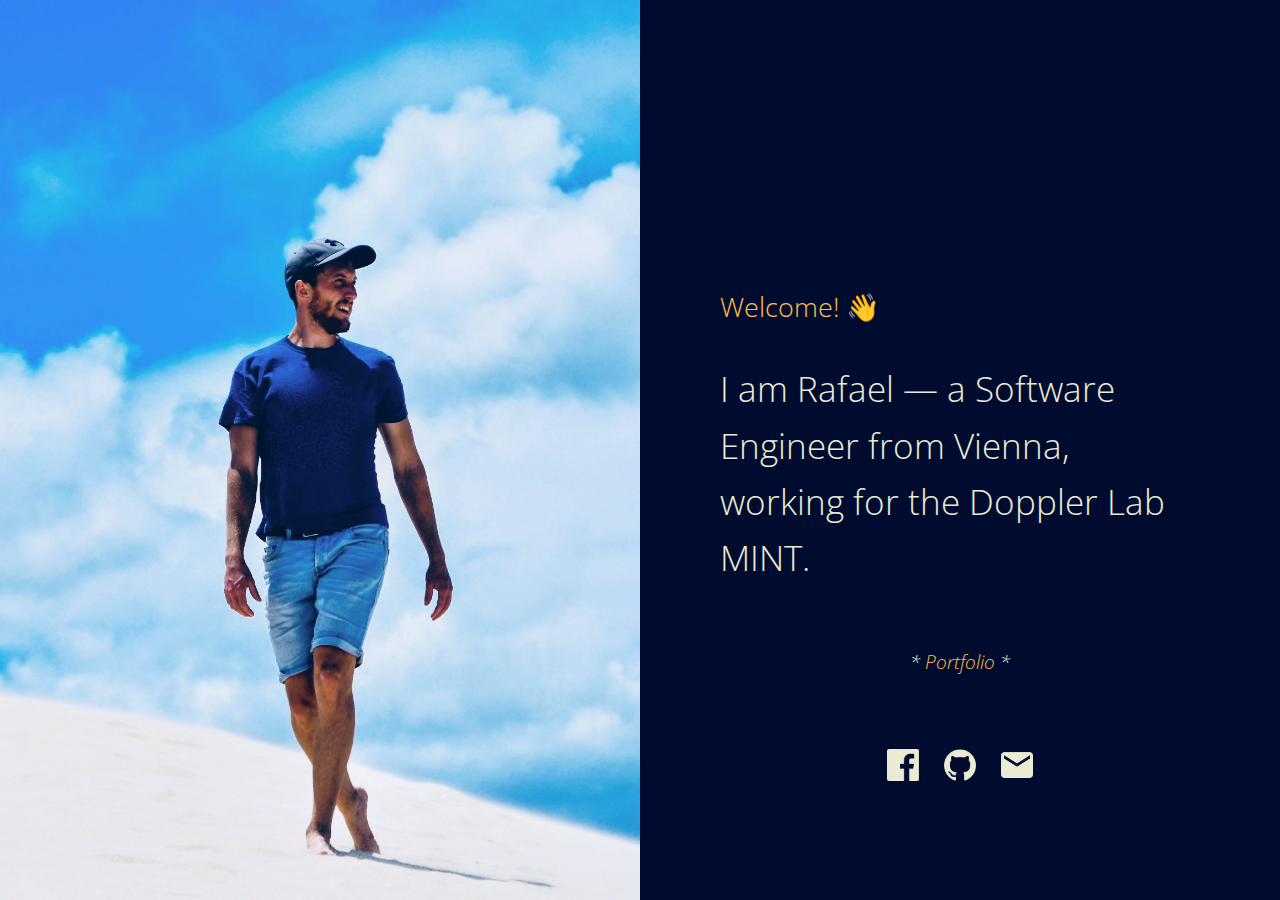
==== commit 822f6b4f: "Add portfolio with four projects" ====
--- a/index.html
+++ b/index.html
@@ -2,11 +2,11 @@
 
 <head>
     <meta charset="utf-8">
-    <title>Rafael Konlechner - Hello</title>
+    <title>Rafael Konlechner - Hello!</title>
     <meta name="description" content="Software Engineer, TU Wien, Living in Vienna, Austria">
     <meta name="viewport" content="width=device-width, initial-scale=1">
     <link href="https://fonts.googleapis.com/css?family=Merriweather:300" rel="stylesheet">
-    <link href="https://fonts.googleapis.com/css?family=Open+Sans:300" rel="stylesheet">
+    <link href="https://fonts.googleapis.com/css?family=Open+Sans:300,400,500,600,800" rel="stylesheet">
     <link rel="icon" type="image/png" href="favicon.png">
     <link rel="stylesheet" href="styles.css">
 </head>
@@ -18,16 +18,14 @@
             <div class="inner">
                 <h1>Welcome! 👋</h1>
                 <h2>I am Rafael &mdash; a Software Engineer from Vienna, working for
-                    the C. Doppler Lab.</h2>
+                    the Doppler Lab MINT.</h2>
                 <div class="info">
-                    <i>* Have a look at my
-                        <a href="portfolio.html">Portfolio</a> *</i>
+                    <i>* <a href="portfolio.html">Portfolio</a> *</i>
                 </div>
                 <div class="links">
                     <a class="link facebook" href="https://www.facebook.com/rafael.konlechner" target="_blank"></a>
                     <a class="link github" href="https://github.com/rafaelkonlechner" target="_blank"></a>
-                    <a class="link medium" href="https://medium.com/@rafaelk" target="_blank"></a>
-                    <a class="link photos" href="https://goo.gl/photos/D7cvk11popMy7bKD6" target="_blank"></a>
+                    <a class="link email" href="mailto:rafael.konlechner@tuwien.ac.at" target="_blank"></a>
                 </div>
             </div>
         </div>
--- a/styles.css
+++ b/styles.css
@@ -4,20 +4,21 @@
 
 body {
     color: #EBEBD3;
-    background-color: #030A27;
+    background-color: #000c2f;
     margin: 0px;
     font-family: 'Open Sans', sans-serif;
+    font-weight: lighter;
 }
 
 h1 {
     color: #FFC145;
     font-weight: 300;
-    font-size: 2.0em;
+    font-size: 1.4em;
 }
 
 h2 {
     font-weight: 300;
-    font-size: 1.4em;
+    font-size: 1.5em;
     line-height: 1.4em;
 }
 
@@ -27,8 +28,8 @@
 }
 
 .left {
-    background: url('assets/profile.jpg');
-    background-size: auto 110%;
+    background: url('assets/profile-1.jpg');
+    background-size: 100% auto;
     background-repeat: no-repeat;
     background-position: 50% 80%;
     width: 100%;
@@ -48,7 +49,7 @@
 }
 
 .info {
-    margin-top: 4vh;
+    margin-top: 5vh;
     text-align: center;
     font-size: 1.0em;
 }
@@ -67,28 +68,34 @@
 }
 
 @media only screen and (min-width: 375px) {
-    h1 {
-        font-size: 2.2em;
-    }
-    h2 {
+    h2 {
+        line-height: 1.5em;
+    }
+    .inner {
+        margin: 12% auto;
+        width: 80%;
+    }
+    .info {
+        margin-top: 7vh;
+    }
+    .links {
+        margin-top: 7vh;
+    }
+}
+
+@media only screen and (min-width: 414px) {
+    h1 {
         font-size: 1.6em;
     }
-    .inner {
-        margin: 12% auto;
-    }
-}
-
-@media only screen and (min-width: 414px) {
-    h1 {
-        font-size: 2.4em;
-        font-weight: 400;
-    }
     h2 {
         font-size: 1.8em;
-        font-weight: 400;
-    }
-    .info {
+    }
+    .info {
+        margin-top: 5vh;
         font-size: 1.2em;
+    }
+    .links {
+        margin-top: 5vh;
     }
     .left {
         background-size: 100% auto;
@@ -106,7 +113,8 @@
         overflow: hidden;
     }
     h1 {
-        font-size: 2.0em;
+        font-size: 1.4em;
+        margin: 40px auto;
     }
     h2 {
         font-size: 1.4em;
@@ -128,7 +136,7 @@
     }
     .inner {
         width: 80%;
-        margin: 15vh auto;
+        margin: 20vh auto;
     }
     .links {
         margin-top: 5vh;
@@ -167,37 +175,37 @@
 
 @media only screen and (min-width: 1112px) {
     h1 {
+        font-size: 1.7em;
+        margin: 1.0em auto;
+    }
+    h2 {
         font-size: 2.2em;
         margin: 1.0em auto;
     }
-    h2 {
-        font-size: 1.7em;
-        margin: 1.0em auto;
-    }
     .inner {
         margin: 32vh auto;
         width: 75%;
     }
     .info {
+        font-size: 1.2em;
+    }
+}
+
+@media only screen and (min-width: 1600px) {
+    h1 {
+        font-size: 1.8em;
+    }
+    h2 {
+        font-size: 2.6em;
+        margin: 1.4em auto;
+    }
+    .inner {
+        margin: 26vh auto;
+        width: 65%;
+    }
+    .info {
+        margin-top: 10vh;
         font-size: 1.4em;
-    }
-}
-
-@media only screen and (min-width: 1600px) {
-    h1 {
-        font-size: 3.0em;
-    }
-    h2 {
-        font-size: 2.0em;
-        margin: 1.4em auto;
-    }
-    .inner {
-        margin: 30vh auto;
-        width: 65%;
-    }
-    .info {
-        margin-top: 10vh;
-        font-size: 1.8em;
     }
     .links {
         margin-top: 5vh;
@@ -207,12 +215,7 @@
     }
 }
 
-.medium {
-    background-image: url('assets/medium-1.png');
-    background-size: var(--icon-size) var(--icon-size);
-}
-
-.medium:hover, .facebook:hover, .github:hover, .photos:hover {
+.facebook:hover, .github:hover, .email:hover {
     filter: brightness(70%);
 }
 
@@ -228,8 +231,7 @@
     background-repeat: no-repeat;
 }
 
-.photos {
-    background-image: url('assets/google-photos-1.png');
+.email {
+    background-image: url('assets/email-1.png');
     background-size: var(--icon-size) var(--icon-size);
-    background-repeat: no-repeat;
 }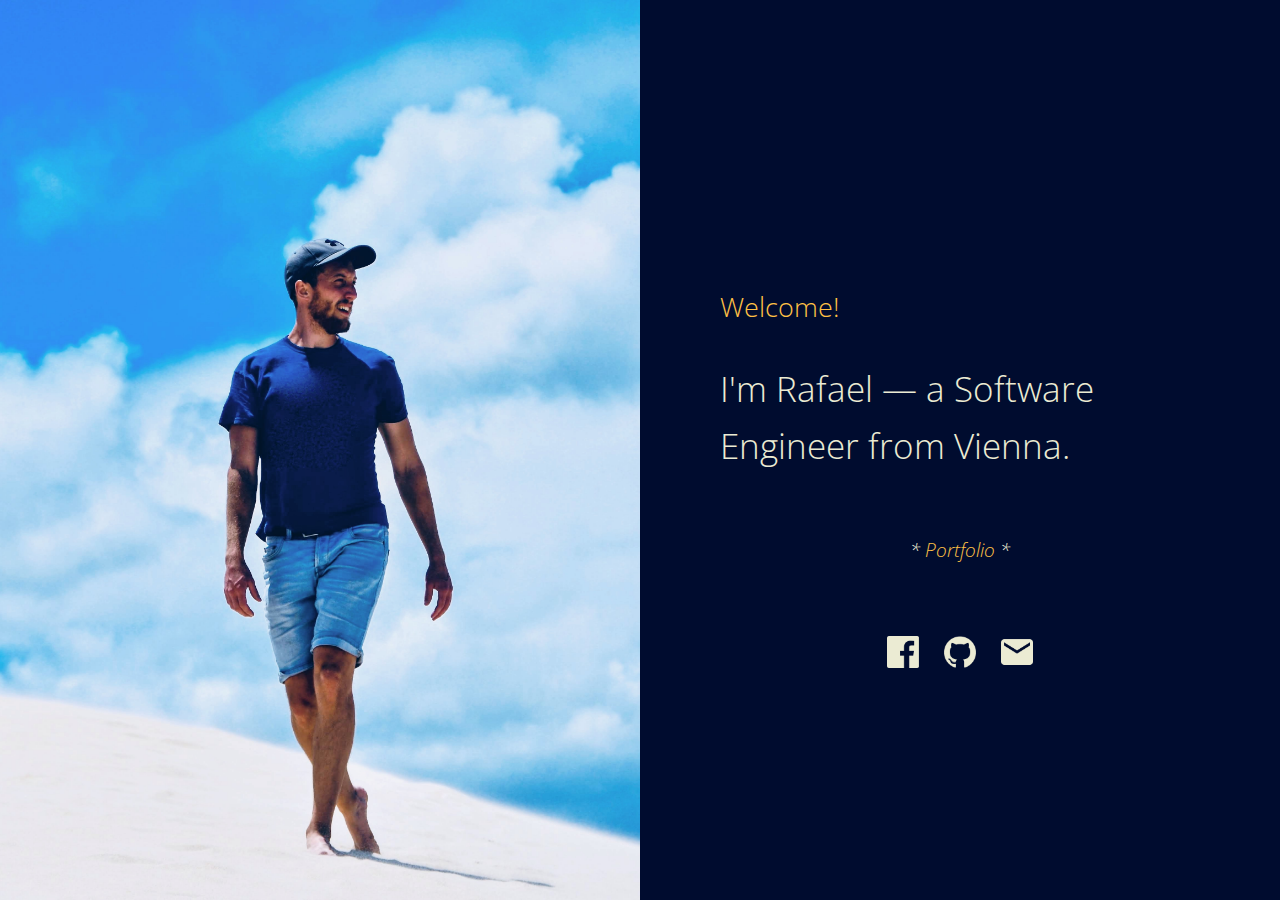
==== commit c1b6b63a: "Change intro line" ====
--- a/index.html
+++ b/index.html
@@ -16,9 +16,8 @@
         <div class="left"></div>
         <div class="right">
             <div class="inner">
-                <h1>Welcome! 👋</h1>
-                <h2>I am Rafael &mdash; a Software Engineer from Vienna, working for
-                    the Doppler Lab MINT.</h2>
+                <h1>Welcome!</h1>
+                <h2>I'm Rafael &mdash; a Software Engineer from Vienna.</h2>
                 <div class="info">
                     <i>* <a href="portfolio.html">Portfolio</a> *</i>
                 </div>
